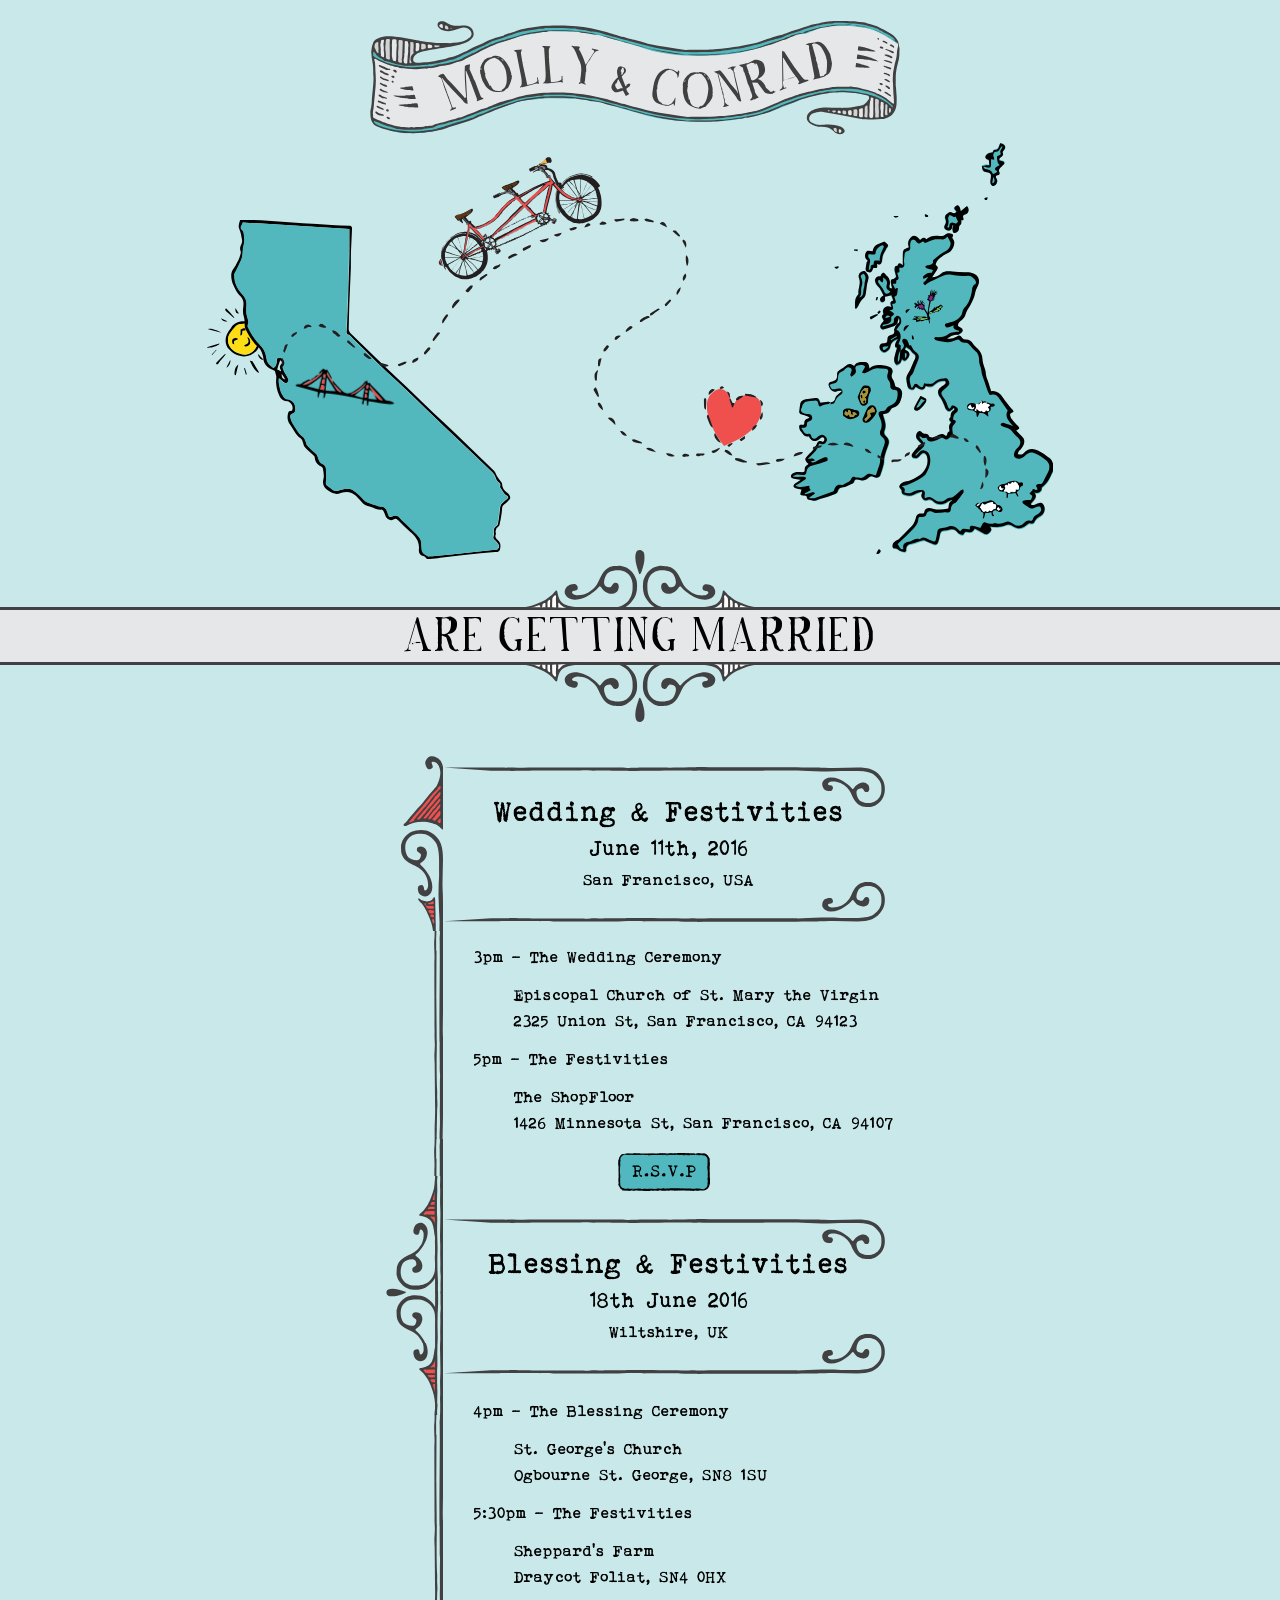
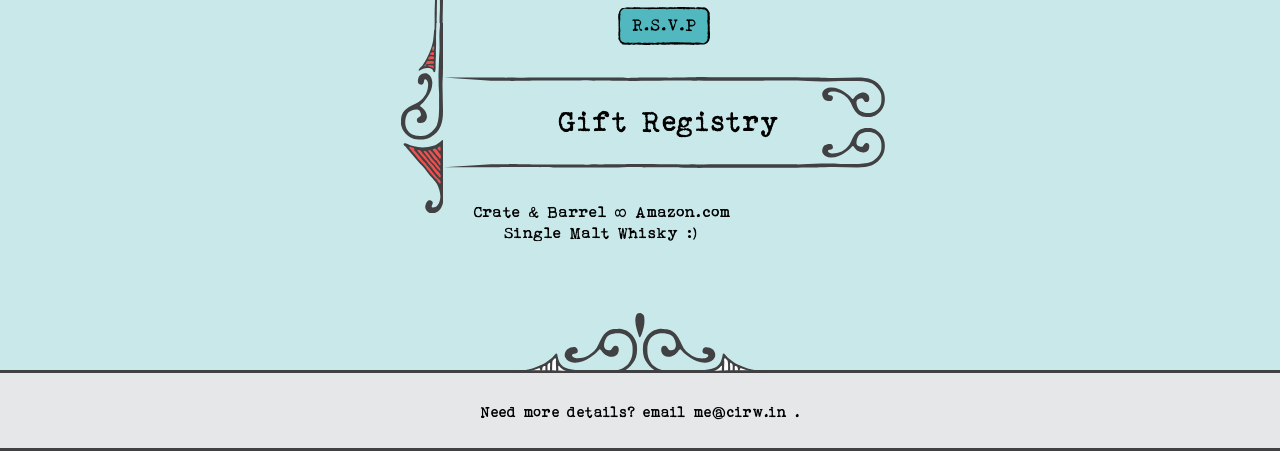
==== index.html @ 7cd091db "better email us link" ====
<!doctype html>

<meta name="viewport" content="width=1300px,min-scale=0.5">
<meta charset="utf-8">
<link rel="icon" href="favicon.ico">
<title>Molly & Conrad</title>

<style>
  @import url("./style.css");
</style>

<div class="logo stop">
  <section class="banner"></section>
  <section class="bicycle-init">
    <section class="bicycle-top">
      <section class="bicycle"></section>
    </section>
  </section>
  <section class="sun"></section>
  <section class="california"></section>
  <section class="great-britain"></section>
  <section class="heart-position"><section class="heart"></section></section>
  <section class="path"></section>
  <section class="potatoes-position">
    <section class="potatoes"></section>
  </section>
  <section class="sheep-position">
    <section class="sheep"></section>
  </section>
  <section class="bridge-position">
    <section class="bridge"></section>
  </section>
  <section class="thistle-position">
    <section class="thistle"></section>
  </section>
</div>

<center>
  <img src="img/border-horizontal-top.svg" height="60px"/>
  <div class="getting-married">
    ARE GETTING MARRIED
  </div>
  <img src="img/border-horizontal-bottom.svg" height="60px"/>
</center>

<center>
  <div style="margin-top: 30px; margin-bottom: 70px">
    <table class="date-details">
      <tr>
        <td class="border-side-top">
        </td>
        <td>
          <img class="border-heading" src="img/border-heading-top.svg"/>
          <center>
            <div>
              <div class="date-heading">
                 Wedding &amp; Festivities 
              </div>
              <div class="date-day">
                June 11th, 2016
              </div>
              <div class="date-location">
                San Francisco, USA
              </div>
             </div>
          </center>
          <img class="border-heading" src="img/border-heading-bottom.svg"/>
        </td>
      </tr>

      <tr>
        <td class="border-side-repeat">
        </td>
        <td>
          <div class="time-details">
            3pm - The Wedding Ceremony
          </div>
          <div class="address-details">
            <a href="https://goo.gl/maps/VDNoyhpWyhv">
              Episcopal Church of St. Mary the Virgin
              <br>
              2325 Union St, San Francisco, CA 94123
            </a>
          </div>
          <div class="time-details">
            5pm - The Festivities
          </div>
          <div class="address-details">
            <a href="https://goo.gl/maps/a2rEsy1rCAG2">
              The ShopFloor
              <br>
              1426 Minnesota St, San Francisco, CA 94107
            </a>
          </div>
          <div class="buttons">
            <center>
              <!-- <img class="rsvp-button" src="img/button-attire.svg"/> -->
              <a href="/rsvp">
                <img class="rsvp-button" src="img/button-rsvp.svg"/>
              </a>
              <!-- <img class="rsvp-button" src="img/button-accommodation.svg"/> -->
            </center>
          </div>
        </td>
      </tr>

      <tr>
        <td class="border-side-center">
        </td>
        <td>
          <img class="border-heading" src="img/border-heading-top.svg"/>
          <center>
            <div>
              <div class="date-heading">
                 Blessing &amp; Festivities 
              </div>
              <div class="date-day">
                18th June 2016
              </div>
              <div class="date-location">
                Wiltshire, UK
              </div>
             </div>
          </center>
          <img class="border-heading" src="img/border-heading-bottom.svg"/>
        </td>
      </tr>

      <tr>
        <td class="border-side-repeat">
        </td>
        <td>
          <div style="margin-top: -30px">
            <div class="time-details">
              4pm - The Blessing Ceremony
            </div>
            <div class="address-details">
              <a href="https://goo.gl/maps/wsC21S6p6nP2">
                St. George's Church
                <br>
                Ogbourne St. George, SN8 1SU
              </a>
            </div>
            <div class="time-details">
              5:30pm - The Festivities
            </div>
            <div class="address-details">
              <a href="https://goo.gl/maps/sZTSA2vvc4M2">
                Sheppard's Farm
                <br>
                Draycot Foliat, SN4 0HX
              </a>
            </div>
            <center><a href="/rsvp">
              <img class="rsvp-button" src="img/button-rsvp.svg"/>
            </a></center>
          </div>
        </td>
      </tr>

      <tr>
        <td class="border-side-bottom">
        </td>
        <td>
          <img class="border-heading" src="img/border-heading-top.svg"/>
          <center>
            <div>
              <div class="date-heading">
                Gift Registry
              </div>
              
          </center>
          <img class="border-heading" src="img/border-heading-bottom.svg"/>
        </td>
      </tr>

      <tr>
        <td></td>
        <td> 
          <div class="registry-links">
            <a href="http://www.crateandbarrel.com/gift-registry/molly-mcneil/r5422164">Crate &amp; Barrel</a>
            ∞
            <a href="https://www.amazon.com/registry/wedding/1K8KJ6T5LEDWW">Amazon.com</a>
            <br/>
          </div>
          <div class="single-malt-scotch">Single Malt Whisky :)</div>
        </td>
      </tr>
    </table>
  </div>
</center>

<center>
  <img src="img/border-horizontal-top.svg" height="60px"/>
  <div class="footer">
    <div style="margin-top: 30px">
      Need more details? <a href="mailto:me@cirw.in"> email me@cirw.in </a>.
    </div>
  </div>
</center>




<script>
  var div = document.querySelector("div")

  setTimeout(function () {
    div.classList.remove("stop");
    div.classList.add("go");
  });

</script>
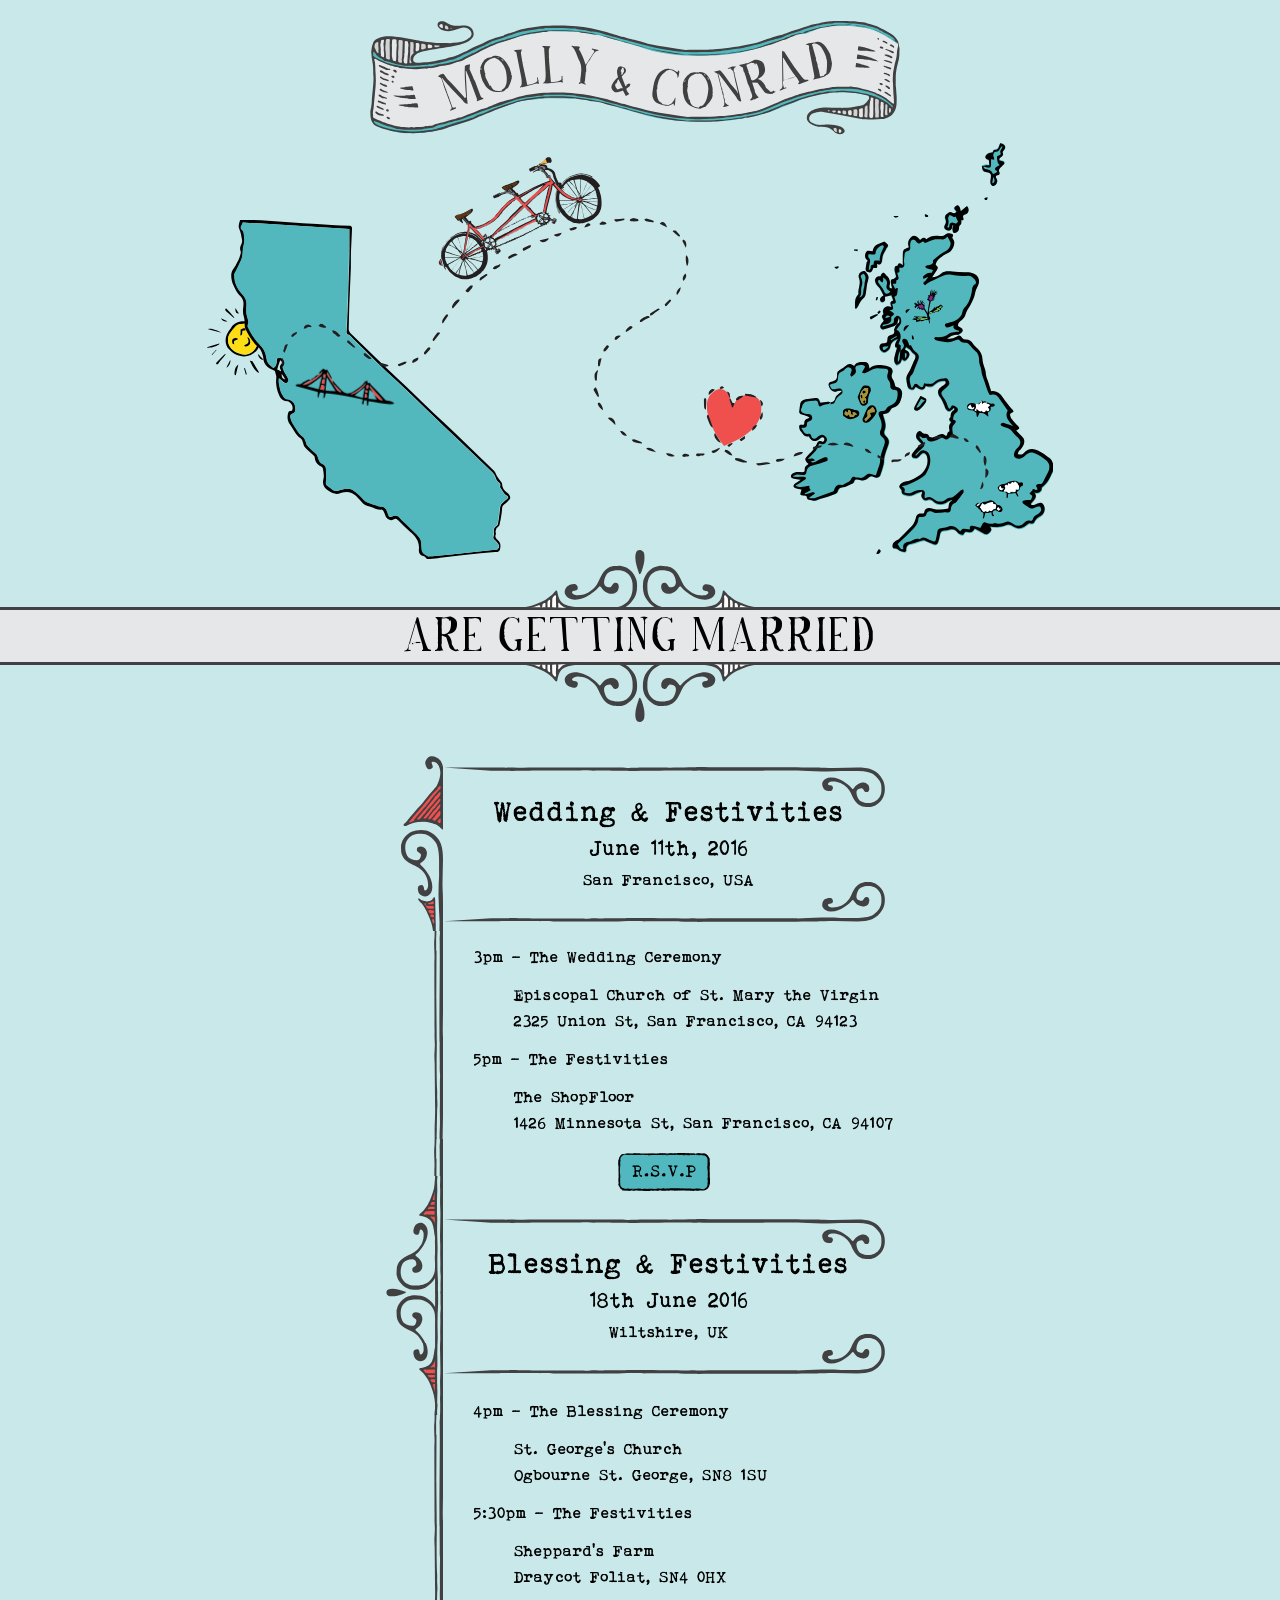
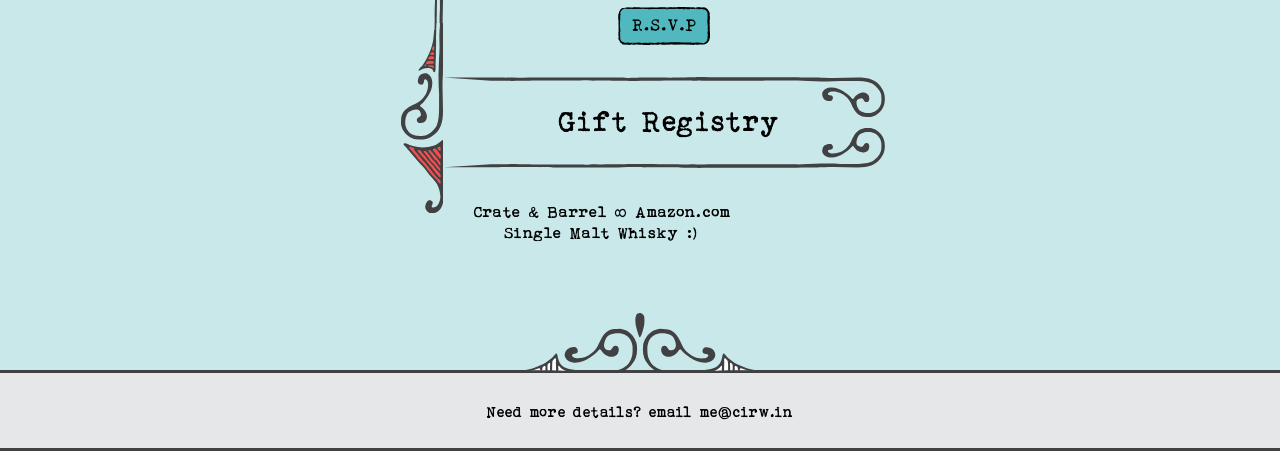
==== commit 14d311c4: "testing..." ====
--- a/index.html
+++ b/index.html
@@ -194,7 +194,7 @@
   <img src="img/border-horizontal-top.svg" height="60px"/>
   <div class="footer">
     <div style="margin-top: 30px">
-      Need more details? <a href="mailto:me@cirw.in"> email me@cirw.in </a>.
+      Need more details? <a href="mailto:me@cirw.in"> email me@cirw.in </a>
     </div>
   </div>
 </center>
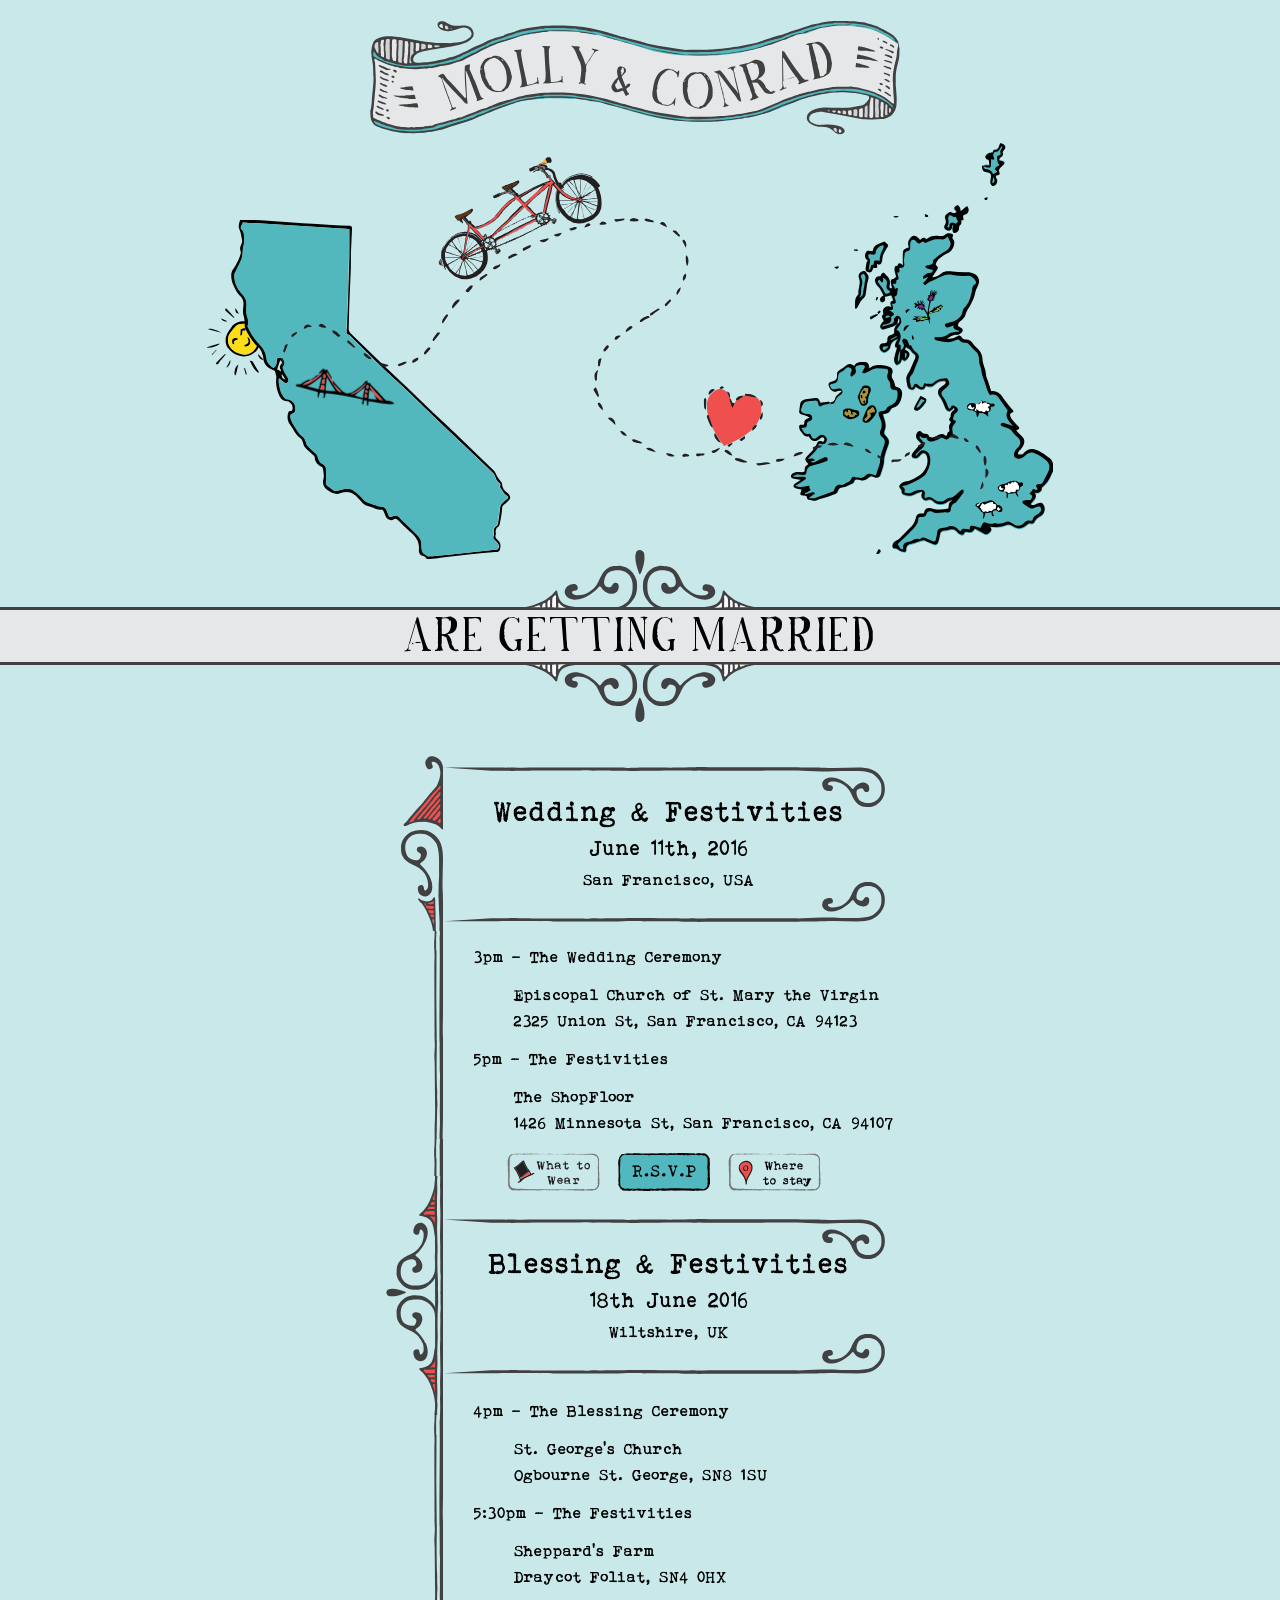
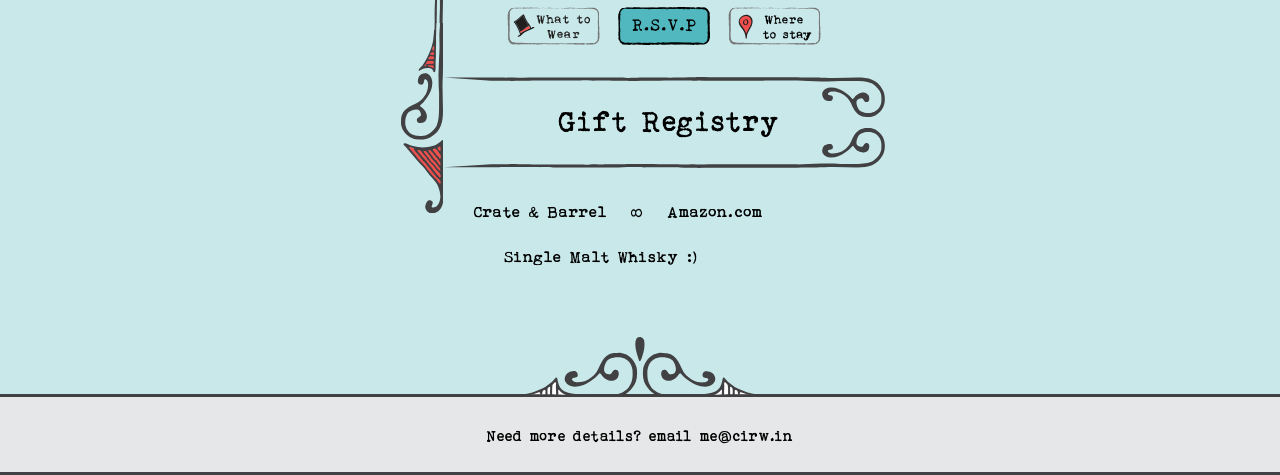
==== commit 6923ffc6: "added modals for what to wear and where to stay" ====
--- a/index.html
+++ b/index.html
@@ -3,6 +3,10 @@
 <meta name="viewport" content="width=1300px,min-scale=0.5">
 <meta charset="utf-8">
 <link rel="icon" href="favicon.ico">
+<script src="jquery.js" type="text/javascript" charset="utf-8"></script>
+<script src="jquery.modal.js" type="text/javascript" charset="utf-8"></script>
+<link rel="stylesheet" href="jquery.modal.css" type="text/css" media="screen" />
+
 <title>Molly & Conrad</title>
 
 <style>
@@ -94,11 +98,115 @@
           </div>
           <div class="buttons">
             <center>
-              <!-- <img class="rsvp-button" src="img/button-attire.svg"/> -->
+
+              <!--  what to wear modal -->
+
+              <div id="dress-modal" style="display:none;">
+                <img class="dress-img" src="img/Monrad_mermaiddress.jpg"/>
+                <img class="dress-img" src="img/Monrad_cocktailgirldressthing.jpg"/> 
+                <img class="dress-img" src="img/Monrad_princessdress.jpg"/> 
+                <img class="dress-img" src="img/Monrad_MAN.jpg"/>
+                <center><p>
+                  <a href="#" rel="modal:close">Close</a>
+                </p>
+                </center>
+              </div>
+
+              <a href="#dress-modal" rel="modal:open">
+                <img class="rsvp-button" src="img/button-attire.svg"/> 
+              </a> 
+              <!--  end of what to wear modal -->
+
               <a href="/rsvp">
                 <img class="rsvp-button" src="img/button-rsvp.svg"/>
               </a>
-              <!-- <img class="rsvp-button" src="img/button-accommodation.svg"/> -->
+
+
+              <!--  where to stay US modal -->
+
+              <div id="US-places" style="display:none;">
+                <center><img src="img/bridge.svg" style="height:50px"/>
+                  <h2>Places to Stay in San Francisco</h2>
+                  <br>
+                  <br>
+
+                  <a href="https://www.airbnb.com/s/San-Francisco--CA--United-States?source=hdr&checkin=06%2F10%2F2016&checkout=06%2F12%2F2016" target="_blank">
+                    <img src="img/airbnb.jpeg" style="height: 80px"/>
+                    <h1>AirBnb</h1>
+                  </a> 
+                  <p>
+                    This is San Francisco! Home of AirBnb. 
+                    <br>This is our #1 suggested method of finding a place to stay.
+                    <br>Good Neighorhoods close by: Bernal Heights, Potrero Hill, Castro, Mission, Noe Valley
+                  </p>
+                  <br>
+
+                  <a href="http://www.noesnest.com/" target="_blank">
+                    <img src="img/noesnest.jpg" style="height: 100px"/>
+                    <h1>Noe's Next Bed and Breakfast</h1>
+                  </a> 
+                  <p>
+                    Address: 1257 Guerrero Street, San Francisco, CA 94110
+                    <br>Phone: (415) 821-0751
+                    <br>$315-345 per night, 2 night minimum
+                    <br>
+                  </p>
+                  <br>
+
+                  <a href="http://www.innsf.com/" target="_blank">
+                    <img src="img/innsf.jpg" style="height: 100px"/>
+                    <h1>Inn San Francisco</h1>
+                  </a> 
+                  <p>
+                    Address: 943 South Van Ness Avenue, San Francisco, CA 94110
+                    <br>Phone: 415-641-0188
+                    <br>$145-355 per night, 2 night minimum
+                    <br>
+                  </p>
+                  <br>
+
+                  <a href="http://www.doloresplace.com/" target="_blank">
+                    <img src="img/doloresplace.png" style="height: 100px"/>
+                    <h1>Dolores Place</h1>
+                  </a> 
+                  <p>
+                    Address: 3842 25th Street, San Francisco, CA 94114
+                    <br>Phone: (415) 824-8728
+                    <br>$139 per night, 3 night minimum
+                    <br>
+                  </p>
+                  <br>
+
+                  <a href="http://www.sfhostels.org/" target="_blank">
+                    <img src="img/sfhostel.png" style="height: 100px"/>
+                    <h1>SF Hostels</h1>
+                  </a> 
+                  <p>
+                    <a href="http://www.sfhostels.org/city-center" target="_blank">City Center</a>
+                    <br>Address: 685 Ellis Street, San Francisco, CA 94109
+                    <br>Phone: 1 (415) 474-5721
+                    <br>
+                    <br>
+                    <a href="http://www.sfhostels.org/downtown/" target="_blank">Downtown</a>
+                    <br>Address: 312 Mason Street, San Francisco, CA 94102
+                    <br>Phone: 1 (415) 788-5604
+                    <br>
+                    <br>$40 per night; shared rooms
+                  </p>
+                  <br>
+                </center>
+
+                <center><p>
+                  <a href="#" rel="modal:close" style="float:right">Close</a>
+                </p>
+                </center>
+              </div>
+
+              <a href="#US-places" rel="modal:open">
+                <img class="rsvp-button" src="img/button-accommodation.svg"/> 
+              </a> 
+              <!--  end of where to US stay -->
+
             </center>
           </div>
         </td>
@@ -151,9 +259,114 @@
                 Draycot Foliat, SN4 0HX
               </a>
             </div>
-            <center><a href="/rsvp">
-              <img class="rsvp-button" src="img/button-rsvp.svg"/>
-            </a></center>
+            <center>
+
+              <!--  what to wear modal same as US -->
+              <a href="#dress-modal" rel="modal:open">
+                <img class="rsvp-button" src="img/button-attire.svg"/> 
+              </a> 
+              <!--  end of what to wear modal -->
+
+              <a href="/rsvp">
+                <img class="rsvp-button" src="img/button-rsvp.svg"/>
+              </a>
+
+
+              <!--  where to stay UK modal -->
+
+              <div id="UK-places" style="display:none;">
+                <center>
+                  <img src="img/great-britain.svg" style="height:100px"/>
+                  <h2>Places to Stay near Sheppards Farm</h2>
+                  <br>
+<!--
+                  <a href="https://google.com">
+                    <img src="img/heart.svg" style="height: 50px"/>
+                    <h1>Diedrys cottage</h1>
+                  </a> 
+                  <p>
+                    Available the 16th till 21st £1000
+                    <br> blah lorem ipsum aa;sdfj ;aks jvnawo efaskj oasjd a fjd adfj lkdsjf i asdf siu lasdfj ;suea;ld oi lsdf oiw ;lk d9 aldk s lao iejow lad iiks id lwi li ejleki sksks fifsl ifls osf ls osf
+                  </p>
+-->
+                  <a href="http://theinnwithawell.publishpath.com/accommodation" target="_blank">
+                    <img src="img/Inn_well.jpg" style="height:100px"/>
+                    <h1>Inn with the well</h1>
+                  </a>
+                  <p>
+                    Address: Marlborough Rd, Ogbourne St George, Wiltshire, SN8 1SQ
+                    <br>Phone: +44 (0) 1672 84 14 45                
+                    <br>£65-100 per night; 4 beds available 
+                  </p>
+                  <br>
+
+                  <a href="http://www.chiseldonhouse.com/rooms.html" target="_blank">
+                    <img src="img/ChiseldonHouse.jpeg" style="height: 100px"/>
+                    <h1>Chisledon House Hotel</h1>
+                  </a> 
+                  <p>
+                    Address: New Road, Chiseldon, Swindon, Wiltshire, SN4 0NE
+                    <br>Phone: +44 (0)1793 741 010
+                    <br>£130-170 per night
+                  </p>
+                  <br>
+
+                  <a href="http://www.suninn-swindon.co.uk/accommodation.htm" target="_blank">
+                    <img src="img/sunInn.png" style="height: 100px"/>
+                    <h1>Sun Inn</h1>
+                  </a> 
+                  <p>
+                    Address: Coate, Swindon, Wiltshire SN3 6AA
+                    <br>Phone: (01793) 523292
+                    <br>£80-109 per night; 10 rooms
+                    <br>Great disabled room, very freindly, flexible rates 
+                  </p>
+                  <br>
+
+                  <a href="http://www.overtownmanor.co.uk/" target="_blank">
+                    <img src="img/overtownManor.jpg" style="height: 100px"/>
+                    <h1>Overtown Manor</h1>
+                  </a> 
+                  <p>
+                    Address: Wroughton, Swindon, Wiltshire SN4 0SH
+                    <br>Phone: 01793 814737
+                    <br>£95-150 per night; 6 rooms
+                  </p>
+                  <br>
+
+                  <a href="http://meadowbankhouse.com/rooms/" target="_blank">
+                    <img src="img/meadowhouse.png" style="height: 100px"/>
+                    <h1>Meadowbank House Bed and Breakfast</h1>
+                  </a> 
+                  <p>
+                    Address: Medbourne Lane, Liddington, Wiltshire, SN4 0EY
+                    <br>Phone: 01793 791401
+                    <br>£70-85 per night; 3 rooms
+                    <br>Very Friendly!
+                  </p>
+                  <br>
+
+                </center>
+
+                <p>
+                  <br>
+                  <br>
+
+                  <a href="#" rel="modal:close" style="float:right">Close</a>
+                </p>
+                
+              </div>
+
+              <a href="#UK-places" rel="modal:open">
+                <img class="rsvp-button" src="img/button-accommodation.svg"/> 
+              </a> 
+              <!--  end of where to UK stay -->
+
+
+
+              
+
+            </center>
           </div>
         </td>
       </tr>
@@ -178,9 +391,10 @@
         <td></td>
         <td> 
           <div class="registry-links">
-            <a href="http://www.crateandbarrel.com/gift-registry/molly-mcneil/r5422164">Crate &amp; Barrel</a>
+            <a href="http://www.crateandbarrel.com/gift-registry/molly-mcneil/r5422164" target="_blank">Crate &amp; Barrel &nbsp</a>
             ∞
-            <a href="https://www.amazon.com/registry/wedding/1K8KJ6T5LEDWW">Amazon.com</a>
+            <a href="https://www.amazon.com/registry/wedding/1K8KJ6T5LEDWW" target="_blank">&nbsp Amazon.com</a>
+            <br/>
             <br/>
           </div>
           <div class="single-malt-scotch">Single Malt Whisky :)</div>
@@ -201,6 +415,14 @@
 
 
 
+    <!-- Modal HTML embedded directly into document 
+      <div id="ex1" style="display:none;">
+        <p>Thanks for clicking.  That felt good.  <a href="#" rel="modal:close">Close</a> or press ESC</p>
+      </div>
+
+       Link to open the modal 
+      <p><a href="#ex1" rel="modal:open">Open Modal</a></p> -->
+
 
 <script>
   var div = document.querySelector("div")
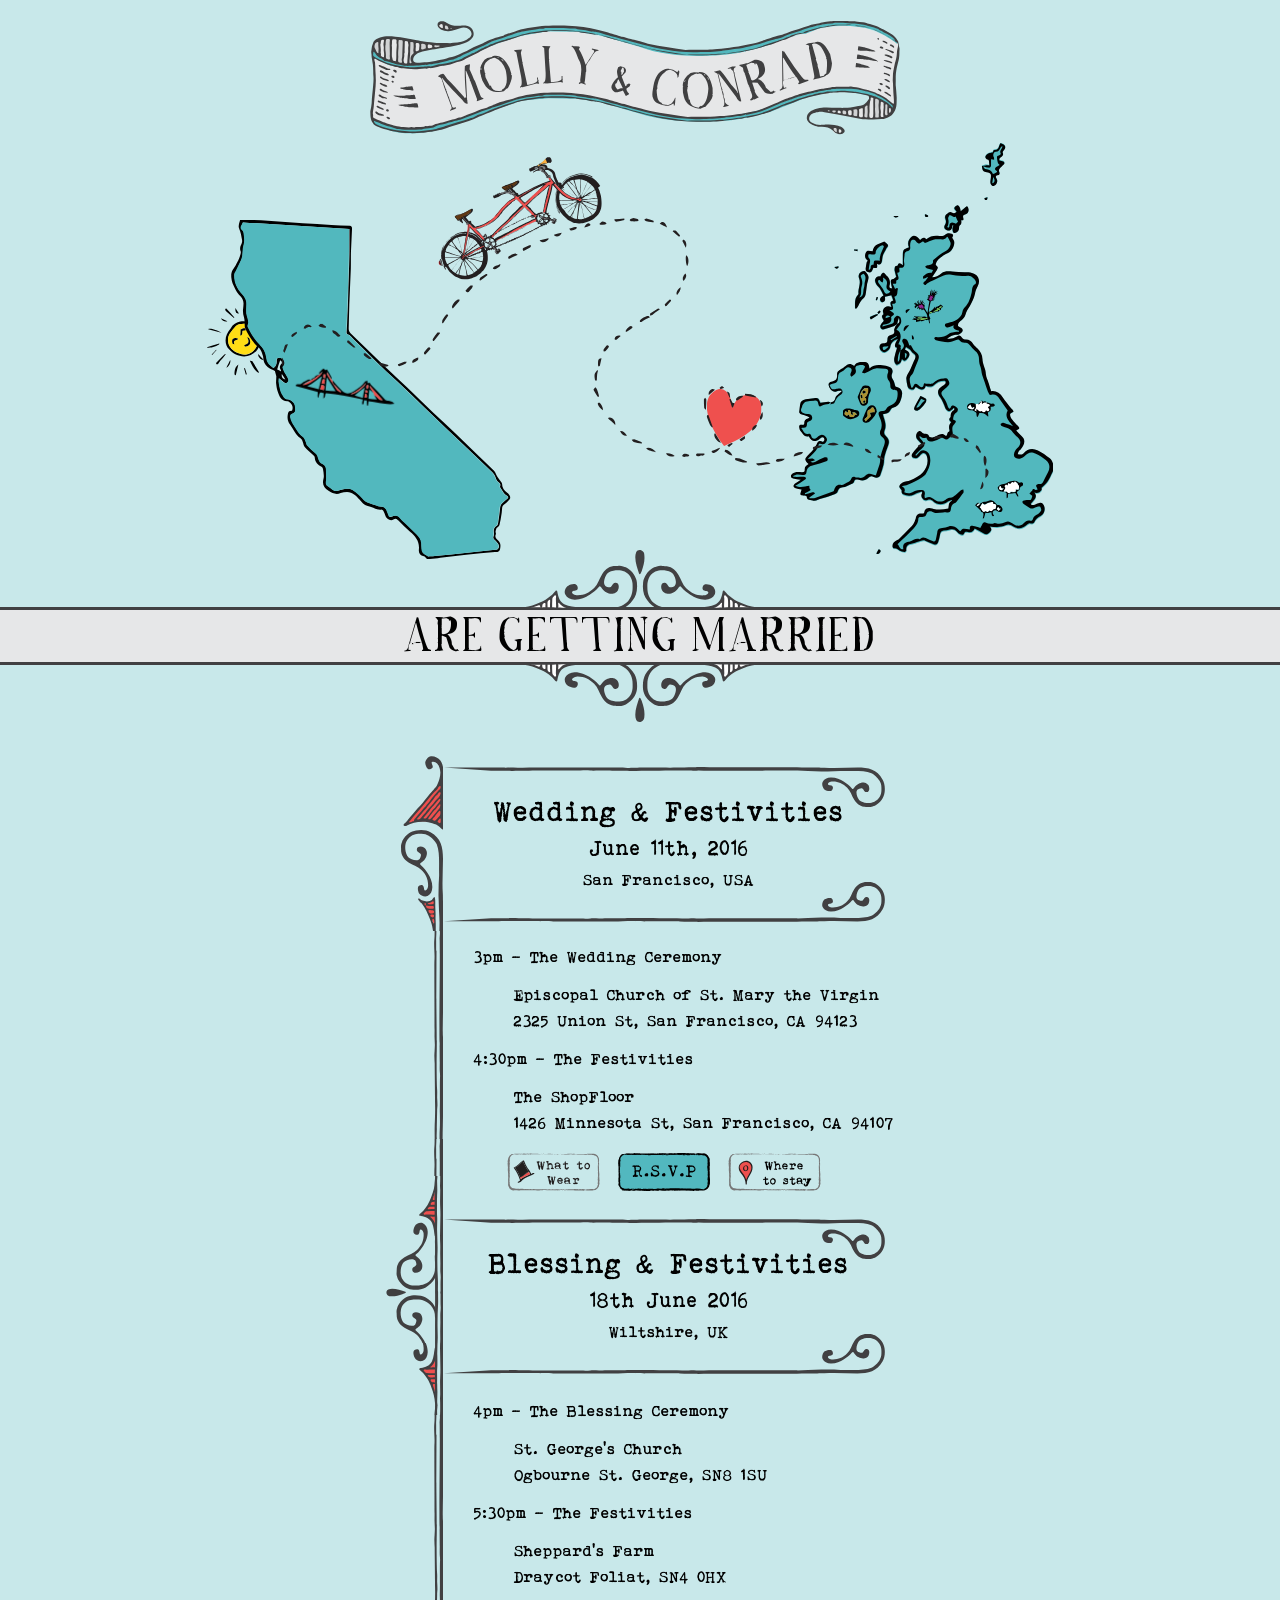
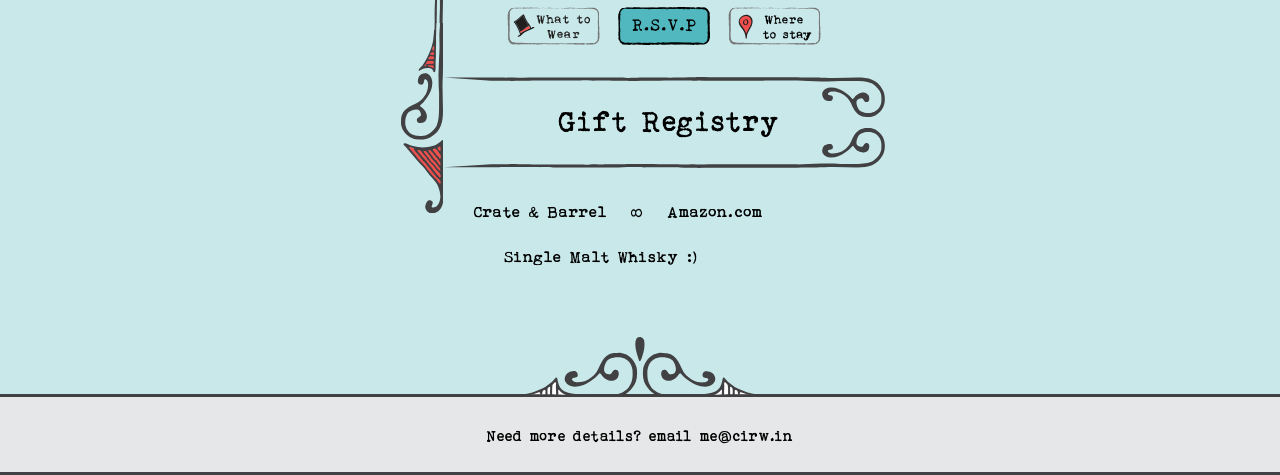
==== commit 0ce31e4d: "changed time to 4:30pm" ====
--- a/index.html
+++ b/index.html
@@ -87,7 +87,7 @@
             </a>
           </div>
           <div class="time-details">
-            5pm - The Festivities
+            4:30pm - The Festivities
           </div>
           <div class="address-details">
             <a href="https://goo.gl/maps/a2rEsy1rCAG2">
@@ -99,23 +99,56 @@
           <div class="buttons">
             <center>
 
-              <!--  what to wear modal -->
-
-              <div id="dress-modal" style="display:none;">
+              <!--  what to wear US modal -->
+
+              <div id="dress-modal" style="display:none;"><div class="modal-content">
+                <h1> Once upon an evening fair, </h1>
+                <p class="readtext">
+                  a bohemian circus rolls into San Francisco to an iron workers' studio transformed for the evening. Food trucks arrive bringing delicacies from stone fired pizza to créme brulée while bottles are cracked merrily all around. The guests dance in circles under twinkling lights while a fiddle plays a tantalizing tune. The guests, from the Bay to London town, old and young, scientist and artist, flaunt their jolliest of dress…
+                </p>
+                <br>
                 <img class="dress-img" src="img/Monrad_mermaiddress.jpg"/>
+                <p class="readtext">
+                  One such young maiden might be found in the corner sipping a glass of champagne in a floor length dress of chiffon, chatting politely while anticipating an evening of festivites
+                </p>
+                <br>
+                <img class="dress-img" src="img/Monrad_mansuit.jpg"/>        
+                <p class="readtext">
+                  In a classic suit, or maybe slacks and a vest, a man asks a young lady for a dance while straightening his bowtie (because bowties are cool)
+                </p>
+                <br>
                 <img class="dress-img" src="img/Monrad_cocktailgirldressthing.jpg"/> 
+                <p class="readtext">
+                  On the look out for a tasty treat from the sweets trolly is a woman in a classic cocktail dress, something vogue and chic that won’t get in the way while dancing
+                </p>
+                <br>
+                <img class="dress-img" src="img/Monrad_MAN.jpg"/>
+                <p class="readtext">
+                  A gentleman arrives in his traditional morning suit,  
+                  ready for titillating conversation and fulfilling gaiety 
+                </p>
+                <br>
                 <img class="dress-img" src="img/Monrad_princessdress.jpg"/> 
-                <img class="dress-img" src="img/Monrad_MAN.jpg"/>
-                <center><p>
-                  <a href="#" rel="modal:close">Close</a>
-                </p>
-                </center>
+                <p class="readtext">
+                  As special occasions don’t come along too often, another girl, knowing this, comes to party in a gown that makes all her wildest princess-esque dreams come true
+                </p>
+                <br>
+                <img class="dress-img" src="img/Monrad_kiltman.jpg"/>
+                <p class="readtext">
+                  And what party would be complete without a kilt. 
+                </p>
+
+                </div>
+                <p>
+                  <a href="#" rel="modal:close" style="float: right">Close</a>
+                </p>
+                
               </div>
 
               <a href="#dress-modal" rel="modal:open">
                 <img class="rsvp-button" src="img/button-attire.svg"/> 
               </a> 
-              <!--  end of what to wear modal -->
+              <!--  end of what to wear US modal -->
 
               <a href="/rsvp">
                 <img class="rsvp-button" src="img/button-rsvp.svg"/>
@@ -134,7 +167,7 @@
                     <img src="img/airbnb.jpeg" style="height: 80px"/>
                     <h1>AirBnb</h1>
                   </a> 
-                  <p>
+                  <p class="readtext">
                     This is San Francisco! Home of AirBnb. 
                     <br>This is our #1 suggested method of finding a place to stay.
                     <br>Good Neighorhoods close by: Bernal Heights, Potrero Hill, Castro, Mission, Noe Valley
@@ -145,7 +178,7 @@
                     <img src="img/noesnest.jpg" style="height: 100px"/>
                     <h1>Noe's Next Bed and Breakfast</h1>
                   </a> 
-                  <p>
+                  <p class="readtext">
                     Address: 1257 Guerrero Street, San Francisco, CA 94110
                     <br>Phone: (415) 821-0751
                     <br>$315-345 per night, 2 night minimum
@@ -157,7 +190,7 @@
                     <img src="img/innsf.jpg" style="height: 100px"/>
                     <h1>Inn San Francisco</h1>
                   </a> 
-                  <p>
+                  <p class="readtext">
                     Address: 943 South Van Ness Avenue, San Francisco, CA 94110
                     <br>Phone: 415-641-0188
                     <br>$145-355 per night, 2 night minimum
@@ -169,7 +202,7 @@
                     <img src="img/doloresplace.png" style="height: 100px"/>
                     <h1>Dolores Place</h1>
                   </a> 
-                  <p>
+                  <p class="readtext">
                     Address: 3842 25th Street, San Francisco, CA 94114
                     <br>Phone: (415) 824-8728
                     <br>$139 per night, 3 night minimum
@@ -181,7 +214,7 @@
                     <img src="img/sfhostel.png" style="height: 100px"/>
                     <h1>SF Hostels</h1>
                   </a> 
-                  <p>
+                  <p class="readtext">
                     <a href="http://www.sfhostels.org/city-center" target="_blank">City Center</a>
                     <br>Address: 685 Ellis Street, San Francisco, CA 94109
                     <br>Phone: 1 (415) 474-5721
@@ -260,12 +293,57 @@
               </a>
             </div>
             <center>
-
-              <!--  what to wear modal same as US -->
-              <a href="#dress-modal" rel="modal:open">
+              <!--  what to wear UK modal -->
+
+              <div id="dress-modal-uk" style="display:none;"><div class="modal-content">
+                <h1> Once upon an evening fair, </h1>
+                <p class="readtext">
+                  a wedding party strolls into Wiltshire and the guests flaunt their jolliest of dress…
+                </p>
+                <br>
+                <img class="dress-img" src="img/Monrad_mermaiddress.jpg"/>
+                <p class="readtext">
+                  One such young maiden might be found in the corner sipping a glass of champagne in a floor length dress of chiffon, chatting politely while anticipating an evening of festivites
+                </p>
+                <br>
+                <img class="dress-img" src="img/Monrad_mansuit.jpg"/>        
+                <p class="readtext">
+                  In a classic suit, or maybe slacks and a vest, a man asks a young lady for a dance while straightening his bowtie (because bowties are cool)
+                </p>
+                <br>
+                <img class="dress-img" src="img/Monrad_cocktailgirldressthing.jpg"/> 
+                <p class="readtext">
+                  On the look out for a tasty treat from the sweets trolly is a woman in a classic cocktail dress, something vogue and chic that won’t get in the way while dancing
+                </p>
+                <br>
+                <img class="dress-img" src="img/Monrad_MAN.jpg"/>
+                <p class="readtext">
+                  A gentleman arrives in his traditional morning suit,  
+                  ready for titillating conversation and fulfilling gaiety 
+                </p>
+                <br>
+                <img class="dress-img" src="img/Monrad_princessdress.jpg"/> 
+                <p class="readtext">
+                  As special occasions don’t come along too often, another girl, knowing this, comes to party in a gown that makes all her wildest princess-esque dreams come true
+                </p>
+                <br>
+                <img class="dress-img" src="img/Monrad_kiltman.jpg"/>
+                <p class="readtext">
+                  And what party would be complete without a kilt. 
+                </p>
+
+
+                </div>
+                <p>
+                  <a href="#" rel="modal:close" style="float: right">Close</a>
+                </p>
+                
+              </div>
+
+              <a href="#dress-modal-uk" rel="modal:open">
                 <img class="rsvp-button" src="img/button-attire.svg"/> 
               </a> 
-              <!--  end of what to wear modal -->
+              <!--  end of what to wear modal UK -->
 
               <a href="/rsvp">
                 <img class="rsvp-button" src="img/button-rsvp.svg"/>
@@ -293,7 +371,7 @@
                     <img src="img/Inn_well.jpg" style="height:100px"/>
                     <h1>Inn with the well</h1>
                   </a>
-                  <p>
+                  <p class="readtext">
                     Address: Marlborough Rd, Ogbourne St George, Wiltshire, SN8 1SQ
                     <br>Phone: +44 (0) 1672 84 14 45                
                     <br>£65-100 per night; 4 beds available 
@@ -304,7 +382,7 @@
                     <img src="img/ChiseldonHouse.jpeg" style="height: 100px"/>
                     <h1>Chisledon House Hotel</h1>
                   </a> 
-                  <p>
+                  <p class="readtext">
                     Address: New Road, Chiseldon, Swindon, Wiltshire, SN4 0NE
                     <br>Phone: +44 (0)1793 741 010
                     <br>£130-170 per night
@@ -315,7 +393,7 @@
                     <img src="img/sunInn.png" style="height: 100px"/>
                     <h1>Sun Inn</h1>
                   </a> 
-                  <p>
+                  <p class="readtext">
                     Address: Coate, Swindon, Wiltshire SN3 6AA
                     <br>Phone: (01793) 523292
                     <br>£80-109 per night; 10 rooms
@@ -327,7 +405,7 @@
                     <img src="img/overtownManor.jpg" style="height: 100px"/>
                     <h1>Overtown Manor</h1>
                   </a> 
-                  <p>
+                  <p class="readtext">
                     Address: Wroughton, Swindon, Wiltshire SN4 0SH
                     <br>Phone: 01793 814737
                     <br>£95-150 per night; 6 rooms
@@ -338,7 +416,7 @@
                     <img src="img/meadowhouse.png" style="height: 100px"/>
                     <h1>Meadowbank House Bed and Breakfast</h1>
                   </a> 
-                  <p>
+                  <p class="readtext">
                     Address: Medbourne Lane, Liddington, Wiltshire, SN4 0EY
                     <br>Phone: 01793 791401
                     <br>£70-85 per night; 3 rooms
